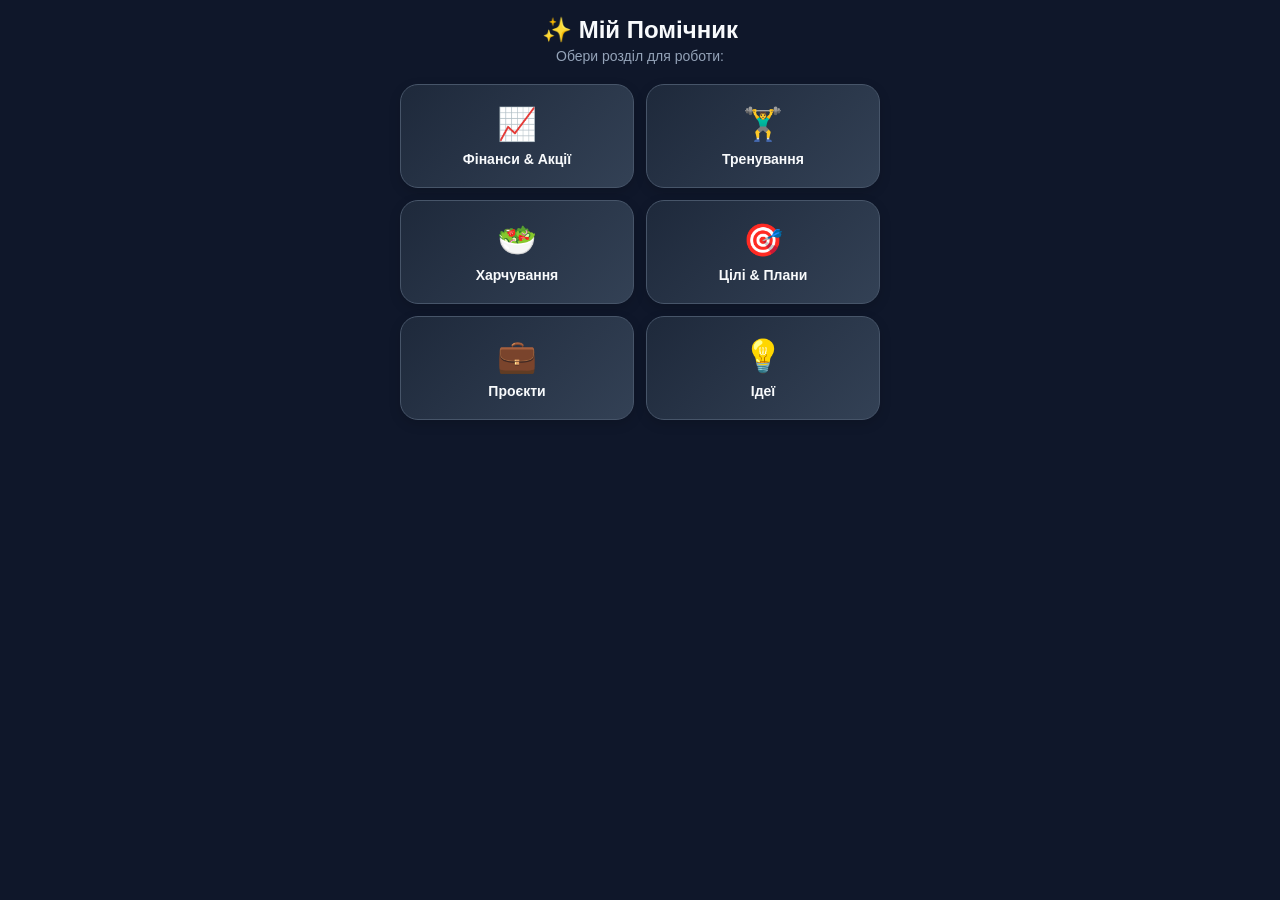
==== my_telegram_webapp/index.html @ 5bfcc794 "Add files via upload" ====
<!DOCTYPE html>
<html lang="uk">
<head>
  <meta charset="UTF-8">
  <meta name="viewport" content="width=device-width, initial-scale=1.0">
  <title>Мій Помічник</title>
  <!-- Підключаємо Telegram WebApp SDK -->
  <script src="https://telegram.org/js/telegram-web-app.js"></script>
  <link rel="stylesheet" href="style.css">
</head>
<body>
  <div class="container">
    
    <!-- ГОЛОВНЕ МЕНЮ (ХМАРИНКИ) -->
    <div id="main-menu" class="screen active">
      <h1>✨ Мій Помічник</h1>
      <p class="subtitle">Обери розділ для роботи:</p>
      
      <div class="grid">
        <div class="card cloud" onclick="openScreen('stocks-screen')">
          <div class="icon">📈</div>
          <div class="title">Фінанси & Акції</div>
        </div>
        
        <div class="card cloud" onclick="openScreen('gym-screen')">
          <div class="icon">🏋️‍♂️</div>
          <div class="title">Тренування</div>
        </div>

        <div class="card cloud" onclick="openScreen('food-screen')">
          <div class="icon">🥗</div>
          <div class="title">Харчування</div>
        </div>

        <div class="card cloud" onclick="openScreen('goals-screen')">
          <div class="icon">🎯</div>
          <div class="title">Цілі & Плани</div>
        </div>

        <div class="card cloud" onclick="openScreen('projects-screen')">
          <div class="icon">💼</div>
          <div class="title">Проєкти</div>
        </div>

        <div class="card cloud" onclick="openScreen('ideas-screen')">
          <div class="icon">💡</div>
          <div class="title">Ідеї</div>
        </div>
      </div>
    </div>

    <!-- ЕКРАН: ФІНАНСИ ТА АКЦІЇ -->
    <div id="stocks-screen" class="screen">
      <div class="nav-bar">
        <button class="btn-back" onclick="openScreen('main-menu')">⬅️ Назад</button>
        <h2>📈 Фінанси та Акції</h2>
      </div>

      <!-- Блок загальної статистики (Авто-обчислення) -->
      <div class="stats-box">
        <h3>📊 Підсумок по акції</h3>
        <div class="stat-row">
          <span>Всього куплено:</span> <b id="stat-total-qty">0 шт.</b>
        </div>
        <div class="stat-row">
          <span>Всього інвестовано:</span> <b id="stat-total-spent">$0</b>
        </div>
        <div class="stat-row highlight">
          <span>Середня ціна:</span> <b id="stat-avg-price">$0.00</b>
        </div>
      </div>

      <!-- Форма додавання покупки -->
      <div class="form-box">
        <h3>+ Додати покупку</h3>
        <input type="text" id="stock-name" placeholder="Назва (напр. Apple)" value="Apple">
        <div class="input-group">
          <input type="number" id="stock-qty" placeholder="Кількість (шт)" step="any">
          <input type="number" id="stock-price" placeholder="Ціна за 1 шт ($)" step="any">
        </div>
        <button class="btn-primary" onclick="addStockPurchase()">Зберегти покупку</button>
      </div>

      <!-- Історія покупок -->
      <h3>Історія покупок:</h3>
      <div id="stocks-history-list" class="history-list"></div>
    </div>

    <!-- ЕКРАН: ТРЕНУВАННЯ -->
    <div id="gym-screen" class="screen">
      <div class="nav-bar">
        <button class="btn-back" onclick="openScreen('main-menu')">⬅️ Назад</button>
        <h2>🏋️‍♂️ Тренування</h2>
      </div>
      
      <div class="stats-box">
        <h3>📊 Статистика сесії</h3>
        <div class="stat-row">
          <span>Загальний тоннаж:</span> <b id="gym-total-tonnage">0 кг</b>
        </div>
        <div class="stat-row">
          <span>Виконано підходів:</span> <b id="gym-total-sets">0</b>
        </div>
      </div>

      <div class="form-box">
        <h3>+ Внести підхід</h3>
        <input type="text" id="gym-exercise" placeholder="Вправа (напр. Жим лежачи)" value="Жим лежачи">
        <div class="input-group">
          <input type="number" id="gym-weight" placeholder="Вага (кг)">
          <input type="number" id="gym-reps" placeholder="Повтори">
        </div>
        <button class="btn-primary" onclick="addGymSet()">Зберегти підхід</button>
      </div>

      <h3>Підходи за сьогодні:</h3>
      <div id="gym-history-list" class="history-list"></div>
    </div>

    <!-- Інші екрани (Заглушки) -->
    <div id="food-screen" class="screen">
      <button class="btn-back" onclick="openScreen('main-menu')">⬅️ Назад</button>
      <h2>🥗 Харчування та Рецепти</h2>
      <p class="placeholder-text">Розділ у розробці...</p>
    </div>

    <div id="goals-screen" class="screen">
      <button class="btn-back" onclick="openScreen('main-menu')">⬅️ Назад</button>
      <h2>🎯 Цілі та Плани</h2>
      <p class="placeholder-text">Розділ у розробці...</p>
    </div>

    <div id="projects-screen" class="screen">
      <button class="btn-back" onclick="openScreen('main-menu')">⬅️ Назад</button>
      <h2>💼 Проєкти</h2>
      <p class="placeholder-text">Розділ у розробці...</p>
    </div>

    <div id="ideas-screen" class="screen">
      <button class="btn-back" onclick="openScreen('main-menu')">⬅️ Назад</button>
      <h2>💡 Ідеї</h2>
      <p class="placeholder-text">Розділ у розробці...</p>
    </div>

  </div>
  <script src="app.js"></script>
</body>
</html>
---- my_telegram_webapp/style.css ----
* {
  box-sizing: border-box;
  margin: 0;
  padding: 0;
  font-family: -apple-system, BlinkMacSystemFont, "Segoe UI", Roboto, Helvetica, Arial, sans-serif;
}

body {
  background-color: var(--tg-theme-bg-color, #0f172a);
  color: var(--tg-theme-text-color, #f8fafc);
  padding: 16px;
}

.container {
  max-width: 480px;
  margin: 0 auto;
}

.screen {
  display: none;
}

.screen.active {
  display: block;
}

h1 {
  font-size: 24px;
  margin-bottom: 4px;
  text-align: center;
}

.subtitle {
  text-align: center;
  color: #94a3b8;
  font-size: 14px;
  margin-bottom: 20px;
}

/* ХМАРИНКИ (ГРИД) */
.grid {
  display: grid;
  grid-template-columns: 1fr 1fr;
  gap: 12px;
}

.card.cloud {
  background: linear-gradient(135deg, #1e293b 0%, #334155 100%);
  border: 1px solid #475569;
  border-radius: 18px;
  padding: 20px 12px;
  text-align: center;
  cursor: pointer;
  box-shadow: 0 4px 12px rgba(0, 0, 0, 0.15);
  transition: transform 0.1s ease, border-color 0.2s ease;
}

.card.cloud:active {
  transform: scale(0.96);
  border-color: #38bdf8;
}

.card .icon {
  font-size: 32px;
  margin-bottom: 8px;
}

.card .title {
  font-size: 14px;
  font-weight: 600;
}

/* ЕКРАНИ ТА НАВІГАЦІЯ */
.nav-bar {
  display: flex;
  align-items: center;
  gap: 12px;
  margin-bottom: 16px;
}

.btn-back {
  background: #334155;
  color: #fff;
  border: none;
  padding: 8px 12px;
  border-radius: 10px;
  cursor: pointer;
  font-size: 13px;
}

/* БЛОК СТАТИСТИКИ */
.stats-box {
  background: #1e293b;
  border-left: 4px solid #38bdf8;
  padding: 14px;
  border-radius: 12px;
  margin-bottom: 16px;
}

.stats-box h3 {
  font-size: 15px;
  margin-bottom: 10px;
  color: #38bdf8;
}

.stat-row {
  display: flex;
  justify-content: space-between;
  font-size: 14px;
  margin-bottom: 6px;
}

.stat-row.highlight {
  font-size: 16px;
  color: #4ade80;
  border-top: 1px solid #334155;
  padding-top: 6px;
  margin-top: 6px;
}

/* ФОРМИ */
.form-box {
  background: #1e293b;
  padding: 14px;
  border-radius: 12px;
  margin-bottom: 20px;
}

.form-box h3 {
  font-size: 14px;
  margin-bottom: 10px;
}

input {
  width: 100%;
  padding: 10px;
  background: #0f172a;
  border: 1px solid #334155;
  border-radius: 8px;
  color: #fff;
  margin-bottom: 10px;
  font-size: 14px;
}

.input-group {
  display: flex;
  gap: 8px;
}

.btn-primary {
  width: 100%;
  background: #0284c7;
  color: #fff;
  border: none;
  padding: 12px;
  border-radius: 8px;
  font-weight: bold;
  cursor: pointer;
}

.btn-primary:active {
  background: #0369a1;
}

/* ІСТОРІЯ */
.history-list {
  display: flex;
  flex-direction: column;
  gap: 8px;
  margin-top: 10px;
}

.history-item {
  background: #1e293b;
  padding: 10px 14px;
  border-radius: 8px;
  display: flex;
  justify-content: space-between;
  align-items: center;
  font-size: 13px;
}

.btn-delete {
  background: none;
  border: none;
  color: #ef4444;
  cursor: pointer;
  font-size: 16px;
}

.placeholder-text {
  text-align: center;
  color: #64748b;
  margin-top: 40px;
}
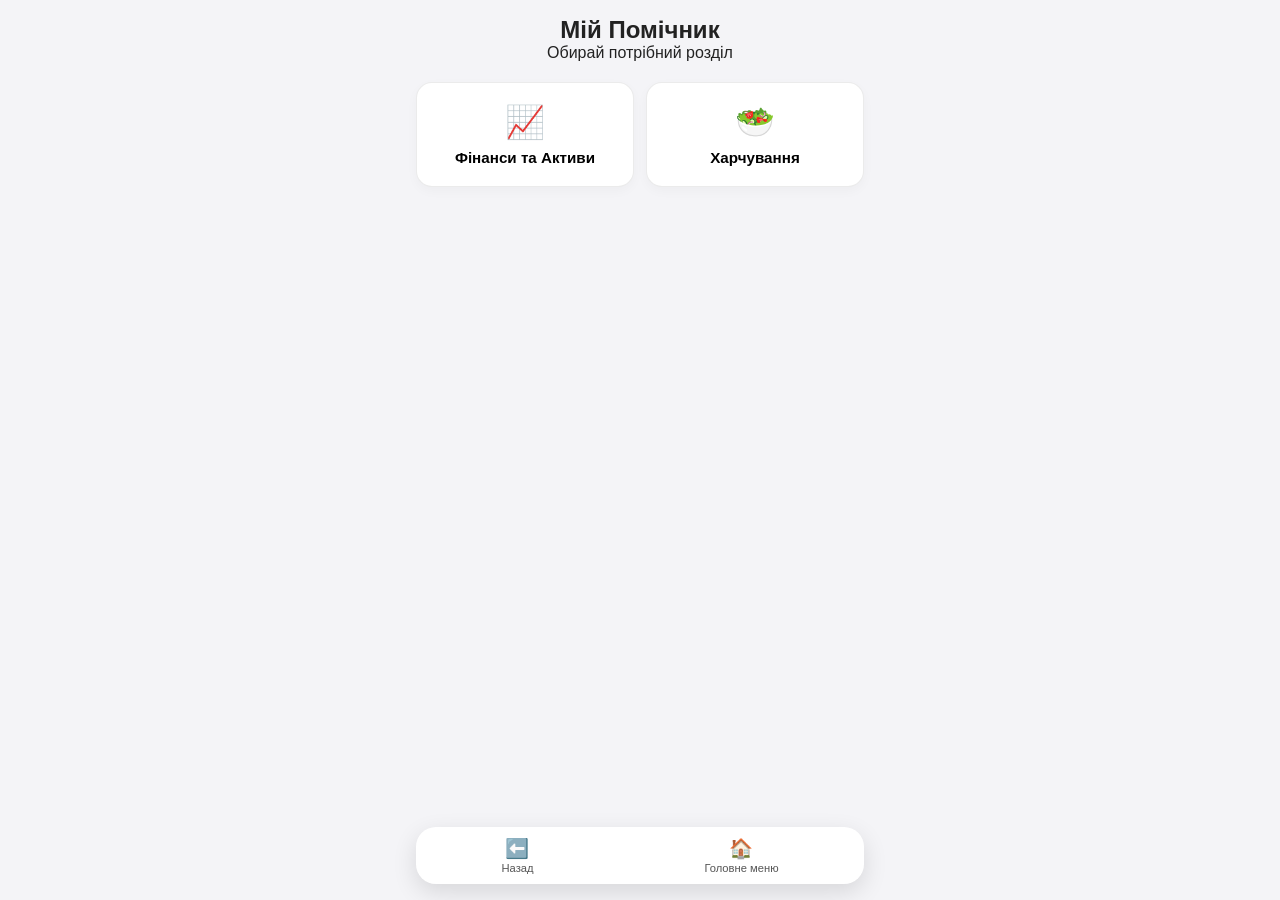
==== commit 93c796f1: "Add files via upload" ====
--- a/my_telegram_webapp/index.html
+++ b/my_telegram_webapp/index.html
@@ -2,147 +2,95 @@
 <html lang="uk">
 <head>
   <meta charset="UTF-8">
-  <meta name="viewport" content="width=device-width, initial-scale=1.0">
-  <title>Мій Помічник</title>
-  <!-- Підключаємо Telegram WebApp SDK -->
+  <meta name="viewport" content="width=device-width, initial-scale=1.0, maximum-scale=1.0, user-scalable=no">
+  <title>Personal Management WebApp</title>
+  <link rel="stylesheet" href="style.css">
   <script src="https://telegram.org/js/telegram-web-app.js"></script>
-  <link rel="stylesheet" href="style.css">
 </head>
 <body>
-  <div class="container">
+  <div class="app-container">
     
-    <!-- ГОЛОВНЕ МЕНЮ (ХМАРИНКИ) -->
-    <div id="main-menu" class="screen active">
-      <h1>✨ Мій Помічник</h1>
-      <p class="subtitle">Обери розділ для роботи:</p>
-      
-      <div class="grid">
-        <div class="card cloud" onclick="openScreen('stocks-screen')">
-          <div class="icon">📈</div>
-          <div class="title">Фінанси & Акції</div>
+    <!-- СЕКЦІЯ: ГОЛОВНЕ МЕНЮ -->
+    <section id="main-menu" class="screen active">
+      <header class="header">
+        <h1>Мій Помічник</h1>
+        <p>Обирай потрібний розділ</p>
+      </header>
+
+      <div class="menu-grid">
+        <button class="card-btn" onclick="navigateTo('finance-screen')">
+          <span class="icon">📈</span>
+          <span class="label">Фінанси та Активи</span>
+        </button>
+        <button class="card-btn" onclick="navigateTo('nutrition-screen')">
+          <span class="icon">🥗</span>
+          <span class="label">Харчування</span>
+        </button>
+      </div>
+    </section>
+
+    <!-- СЕКЦІЯ: ФІНАНСИ -->
+    <section id="finance-screen" class="screen">
+      <header class="screen-header">
+        <h2>Фінанси та Активи</h2>
+        <div class="total-badge">
+          <span>Загальний прибуток</span>
+          <h3 id="total-profit-sum">+0.00 € / $</h3>
         </div>
-        
-        <div class="card cloud" onclick="openScreen('gym-screen')">
-          <div class="icon">🏋️‍♂️</div>
-          <div class="title">Тренування</div>
-        </div>
+      </header>
 
-        <div class="card cloud" onclick="openScreen('food-screen')">
-          <div class="icon">🥗</div>
-          <div class="title">Харчування</div>
-        </div>
+      <!-- БЛОК 1: АКЦІЇ -->
+      <div class="category-block">
+        <h3>📊 Акції (Stocks)</h3>
+        <div class="assets-list" id="stocks-list"></div>
+      </div>
 
-        <div class="card cloud" onclick="openScreen('goals-screen')">
-          <div class="icon">🎯</div>
-          <div class="title">Цілі & Плани</div>
-        </div>
+      <!-- БЛОК 2: КРИПТОВАЛЮТА -->
+      <div class="category-block">
+        <h3>🪙 Криптовалюта (Crypto)</h3>
+        <div class="assets-list" id="crypto-list"></div>
+      </div>
 
-        <div class="card cloud" onclick="openScreen('projects-screen')">
-          <div class="icon">💼</div>
-          <div class="title">Проєкти</div>
-        </div>
-
-        <div class="card cloud" onclick="openScreen('ideas-screen')">
-          <div class="icon">💡</div>
-          <div class="title">Ідеї</div>
+      <!-- БЛОК 3: ЩОДЕННИК УГОД -->
+      <div class="category-block journal-block">
+        <h3>📜 Щоденник угод (Фіксації)</h3>
+        <div class="journal-columns">
+          <div class="journal-col">
+            <h4>📈 Акції</h4>
+            <div id="journal-stocks" class="journal-list"></div>
+          </div>
+          <div class="journal-col">
+            <h4>🪙 Криптовалюта</h4>
+            <div id="journal-crypto" class="journal-list"></div>
+          </div>
         </div>
       </div>
-    </div>
+    </section>
 
-    <!-- ЕКРАН: ФІНАНСИ ТА АКЦІЇ -->
-    <div id="stocks-screen" class="screen">
-      <div class="nav-bar">
-        <button class="btn-back" onclick="openScreen('main-menu')">⬅️ Назад</button>
-        <h2>📈 Фінанси та Акції</h2>
+    <!-- СЕКЦІЯ: ХАРЧУВАННЯ (ЗАГОТОВКА) -->
+    <section id="nutrition-screen" class="screen">
+      <header class="screen-header">
+        <h2>Харчування</h2>
+      </header>
+      <div class="card-placeholder">
+        <p>Розділ у розробці...</p>
       </div>
+    </section>
 
-      <!-- Блок загальної статистики (Авто-обчислення) -->
-      <div class="stats-box">
-        <h3>📊 Підсумок по акції</h3>
-        <div class="stat-row">
-          <span>Всього куплено:</span> <b id="stat-total-qty">0 шт.</b>
-        </div>
-        <div class="stat-row">
-          <span>Всього інвестовано:</span> <b id="stat-total-spent">$0</b>
-        </div>
-        <div class="stat-row highlight">
-          <span>Середня ціна:</span> <b id="stat-avg-price">$0.00</b>
-        </div>
-      </div>
-
-      <!-- Форма додавання покупки -->
-      <div class="form-box">
-        <h3>+ Додати покупку</h3>
-        <input type="text" id="stock-name" placeholder="Назва (напр. Apple)" value="Apple">
-        <div class="input-group">
-          <input type="number" id="stock-qty" placeholder="Кількість (шт)" step="any">
-          <input type="number" id="stock-price" placeholder="Ціна за 1 шт ($)" step="any">
-        </div>
-        <button class="btn-primary" onclick="addStockPurchase()">Зберегти покупку</button>
-      </div>
-
-      <!-- Історія покупок -->
-      <h3>Історія покупок:</h3>
-      <div id="stocks-history-list" class="history-list"></div>
-    </div>
-
-    <!-- ЕКРАН: ТРЕНУВАННЯ -->
-    <div id="gym-screen" class="screen">
-      <div class="nav-bar">
-        <button class="btn-back" onclick="openScreen('main-menu')">⬅️ Назад</button>
-        <h2>🏋️‍♂️ Тренування</h2>
-      </div>
-      
-      <div class="stats-box">
-        <h3>📊 Статистика сесії</h3>
-        <div class="stat-row">
-          <span>Загальний тоннаж:</span> <b id="gym-total-tonnage">0 кг</b>
-        </div>
-        <div class="stat-row">
-          <span>Виконано підходів:</span> <b id="gym-total-sets">0</b>
-        </div>
-      </div>
-
-      <div class="form-box">
-        <h3>+ Внести підхід</h3>
-        <input type="text" id="gym-exercise" placeholder="Вправа (напр. Жим лежачи)" value="Жим лежачи">
-        <div class="input-group">
-          <input type="number" id="gym-weight" placeholder="Вага (кг)">
-          <input type="number" id="gym-reps" placeholder="Повтори">
-        </div>
-        <button class="btn-primary" onclick="addGymSet()">Зберегти підхід</button>
-      </div>
-
-      <h3>Підходи за сьогодні:</h3>
-      <div id="gym-history-list" class="history-list"></div>
-    </div>
-
-    <!-- Інші екрани (Заглушки) -->
-    <div id="food-screen" class="screen">
-      <button class="btn-back" onclick="openScreen('main-menu')">⬅️ Назад</button>
-      <h2>🥗 Харчування та Рецепти</h2>
-      <p class="placeholder-text">Розділ у розробці...</p>
-    </div>
-
-    <div id="goals-screen" class="screen">
-      <button class="btn-back" onclick="openScreen('main-menu')">⬅️ Назад</button>
-      <h2>🎯 Цілі та Плани</h2>
-      <p class="placeholder-text">Розділ у розробці...</p>
-    </div>
-
-    <div id="projects-screen" class="screen">
-      <button class="btn-back" onclick="openScreen('main-menu')">⬅️ Назад</button>
-      <h2>💼 Проєкти</h2>
-      <p class="placeholder-text">Розділ у розробці...</p>
-    </div>
-
-    <div id="ideas-screen" class="screen">
-      <button class="btn-back" onclick="openScreen('main-menu')">⬅️ Назад</button>
-      <h2>💡 Ідеї</h2>
-      <p class="placeholder-text">Розділ у розробці...</p>
-    </div>
+    <!-- ЗРУЧНА НИЖНЯ ПАНЕЛЬ НАВІГАЦІЇ -->
+    <nav class="bottom-nav">
+      <button class="nav-btn" onclick="goBack()">
+        <span class="nav-icon">⬅️</span>
+        <span class="nav-text">Назад</span>
+      </button>
+      <button class="nav-btn" onclick="navigateTo('main-menu')">
+        <span class="nav-icon">🏠</span>
+        <span class="nav-text">Головне меню</span>
+      </button>
+    </nav>
 
   </div>
+
   <script src="app.js"></script>
 </body>
 </html>
--- a/my_telegram_webapp/style.css
+++ b/my_telegram_webapp/style.css
@@ -1,21 +1,32 @@
+/* БЛОКУВАННЯ ЗУМУ ТА БАЗОВІ НАЛАШТУВАННЯ */
 * {
   box-sizing: border-box;
   margin: 0;
   padding: 0;
+  touch-action: manipulation; /* Відключає подвійне тапання для зуму */
+  -webkit-user-select: none;
+  user-select: none;
+}
+
+body {
   font-family: -apple-system, BlinkMacSystemFont, "Segoe UI", Roboto, Helvetica, Arial, sans-serif;
-}
-
-body {
-  background-color: var(--tg-theme-bg-color, #0f172a);
-  color: var(--tg-theme-text-color, #f8fafc);
+  background-color: var(--tg-theme-bg-color, #f4f4f7);
+  color: var(--tg-theme-text-color, #222);
+  display: flex;
+  justify-content: center;
+  align-items: flex-start;
+  min-height: 100vh;
+  overflow-x: hidden;
+}
+
+.app-container {
+  width: 100%;
+  max-width: 480px;
   padding: 16px;
-}
-
-.container {
-  max-width: 480px;
-  margin: 0 auto;
-}
-
+  padding-bottom: 90px; /* Місце для нижньої панелі */
+}
+
+/* КЕРУВАННЯ ЕКРАНАМИ */
 .screen {
   display: none;
 }
@@ -24,172 +35,172 @@
   display: block;
 }
 
-h1 {
-  font-size: 24px;
-  margin-bottom: 4px;
+.header, .screen-header {
+  margin-bottom: 20px;
   text-align: center;
 }
 
-.subtitle {
-  text-align: center;
-  color: #94a3b8;
-  font-size: 14px;
-  margin-bottom: 20px;
-}
-
-/* ХМАРИНКИ (ГРИД) */
-.grid {
+.total-badge {
+  background: #ffffff;
+  padding: 12px;
+  border-radius: 12px;
+  margin-top: 10px;
+  box-shadow: 0 2px 8px rgba(0,0,0,0.05);
+}
+
+.total-badge h3 {
+  color: #2e7d32;
+  font-size: 1.4rem;
+  margin-top: 4px;
+}
+
+/* МЕНЮ */
+.menu-grid {
   display: grid;
   grid-template-columns: 1fr 1fr;
   gap: 12px;
 }
 
-.card.cloud {
-  background: linear-gradient(135deg, #1e293b 0%, #334155 100%);
-  border: 1px solid #475569;
-  border-radius: 18px;
+.card-btn {
+  background: #ffffff;
+  border: 1px solid rgba(0,0,0,0.08);
+  border-radius: 16px;
   padding: 20px 12px;
-  text-align: center;
+  display: flex;
+  flex-direction: column;
+  align-items: center;
+  gap: 8px;
+  box-shadow: 0 4px 12px rgba(0,0,0,0.03);
   cursor: pointer;
-  box-shadow: 0 4px 12px rgba(0, 0, 0, 0.15);
-  transition: transform 0.1s ease, border-color 0.2s ease;
-}
-
-.card.cloud:active {
-  transform: scale(0.96);
-  border-color: #38bdf8;
-}
-
-.card .icon {
-  font-size: 32px;
+}
+
+.card-btn .icon {
+  font-size: 2rem;
+}
+
+.card-btn .label {
+  font-weight: 600;
+  font-size: 0.95rem;
+}
+
+/* БЛОКИ ТА КАРТКИ АКТИВІВ */
+.category-block {
+  margin-bottom: 24px;
+}
+
+.category-block h3 {
+  margin-bottom: 12px;
+  font-size: 1.1rem;
+}
+
+.asset-card {
+  background: #ffffff;
+  border-radius: 12px;
+  padding: 12px 16px;
+  display: flex;
+  align-items: center;
+  justify-content: space-between;
   margin-bottom: 8px;
-}
-
-.card .title {
-  font-size: 14px;
-  font-weight: 600;
-}
-
-/* ЕКРАНИ ТА НАВІГАЦІЯ */
-.nav-bar {
+  box-shadow: 0 2px 6px rgba(0,0,0,0.04);
+}
+
+.asset-info {
   display: flex;
   align-items: center;
   gap: 12px;
-  margin-bottom: 16px;
-}
-
-.btn-back {
-  background: #334155;
+}
+
+.logo-circle {
+  width: 36px;
+  height: 36px;
+  border-radius: 50%;
+  background: #007aff;
   color: #fff;
-  border: none;
+  display: flex;
+  align-items: center;
+  justify-content: center;
+  font-weight: bold;
+  font-size: 0.85rem;
+}
+
+.asset-names {
+  display: flex;
+  flex-direction: column;
+}
+
+.ticker {
+  font-weight: bold;
+  font-size: 0.95rem;
+}
+
+.subtitle {
+  font-size: 0.75rem;
+  color: #777;
+}
+
+/* ЩОДЕННИК УГОД */
+.journal-columns {
+  display: flex;
+  flex-direction: column;
+  gap: 12px;
+}
+
+.journal-col h4 {
+  font-size: 0.9rem;
+  margin-bottom: 6px;
+  color: #555;
+}
+
+.journal-item {
+  background: #ffffff;
+  border-left: 4px solid #2e7d32;
   padding: 8px 12px;
-  border-radius: 10px;
-  cursor: pointer;
-  font-size: 13px;
-}
-
-/* БЛОК СТАТИСТИКИ */
-.stats-box {
-  background: #1e293b;
-  border-left: 4px solid #38bdf8;
-  padding: 14px;
-  border-radius: 12px;
-  margin-bottom: 16px;
-}
-
-.stats-box h3 {
-  font-size: 15px;
-  margin-bottom: 10px;
-  color: #38bdf8;
-}
-
-.stat-row {
+  border-radius: 6px;
+  margin-bottom: 6px;
   display: flex;
   justify-content: space-between;
-  font-size: 14px;
-  margin-bottom: 6px;
-}
-
-.stat-row.highlight {
-  font-size: 16px;
-  color: #4ade80;
-  border-top: 1px solid #334155;
-  padding-top: 6px;
-  margin-top: 6px;
-}
-
-/* ФОРМИ */
-.form-box {
-  background: #1e293b;
-  padding: 14px;
-  border-radius: 12px;
-  margin-bottom: 20px;
-}
-
-.form-box h3 {
-  font-size: 14px;
-  margin-bottom: 10px;
-}
-
-input {
-  width: 100%;
-  padding: 10px;
-  background: #0f172a;
-  border: 1px solid #334155;
-  border-radius: 8px;
-  color: #fff;
-  margin-bottom: 10px;
-  font-size: 14px;
-}
-
-.input-group {
-  display: flex;
-  gap: 8px;
-}
-
-.btn-primary {
-  width: 100%;
-  background: #0284c7;
-  color: #fff;
-  border: none;
-  padding: 12px;
-  border-radius: 8px;
+  font-size: 0.85rem;
+  box-shadow: 0 1px 4px rgba(0,0,0,0.03);
+}
+
+.journal-item .profit {
+  color: #2e7d32;
   font-weight: bold;
-  cursor: pointer;
-}
-
-.btn-primary:active {
-  background: #0369a1;
-}
-
-/* ІСТОРІЯ */
-.history-list {
-  display: flex;
-  flex-direction: column;
-  gap: 8px;
-  margin-top: 10px;
-}
-
-.history-item {
-  background: #1e293b;
-  padding: 10px 14px;
-  border-radius: 8px;
-  display: flex;
-  justify-content: space-between;
-  align-items: center;
-  font-size: 13px;
-}
-
-.btn-delete {
+}
+
+/* НИЖНЯ ПАНЕЛЬ НАВІГАЦІЇ */
+.bottom-nav {
+  position: fixed;
+  bottom: 16px;
+  left: 50%;
+  transform: translateX(-50%);
+  width: calc(100% - 32px);
+  max-width: 448px;
+  background: #ffffff;
+  border-radius: 20px;
+  display: flex;
+  justify-content: space-around;
+  padding: 10px 0;
+  box-shadow: 0 8px 24px rgba(0,0,0,0.12);
+  z-index: 1000;
+}
+
+.nav-btn {
   background: none;
   border: none;
-  color: #ef4444;
+  display: flex;
+  flex-direction: column;
+  align-items: center;
+  gap: 2px;
   cursor: pointer;
-  font-size: 16px;
-}
-
-.placeholder-text {
-  text-align: center;
-  color: #64748b;
-  margin-top: 40px;
+}
+
+.nav-icon {
+  font-size: 1.2rem;
+}
+
+.nav-text {
+  font-size: 0.7rem;
+  color: #555;
+  font-weight: 500;
 }
